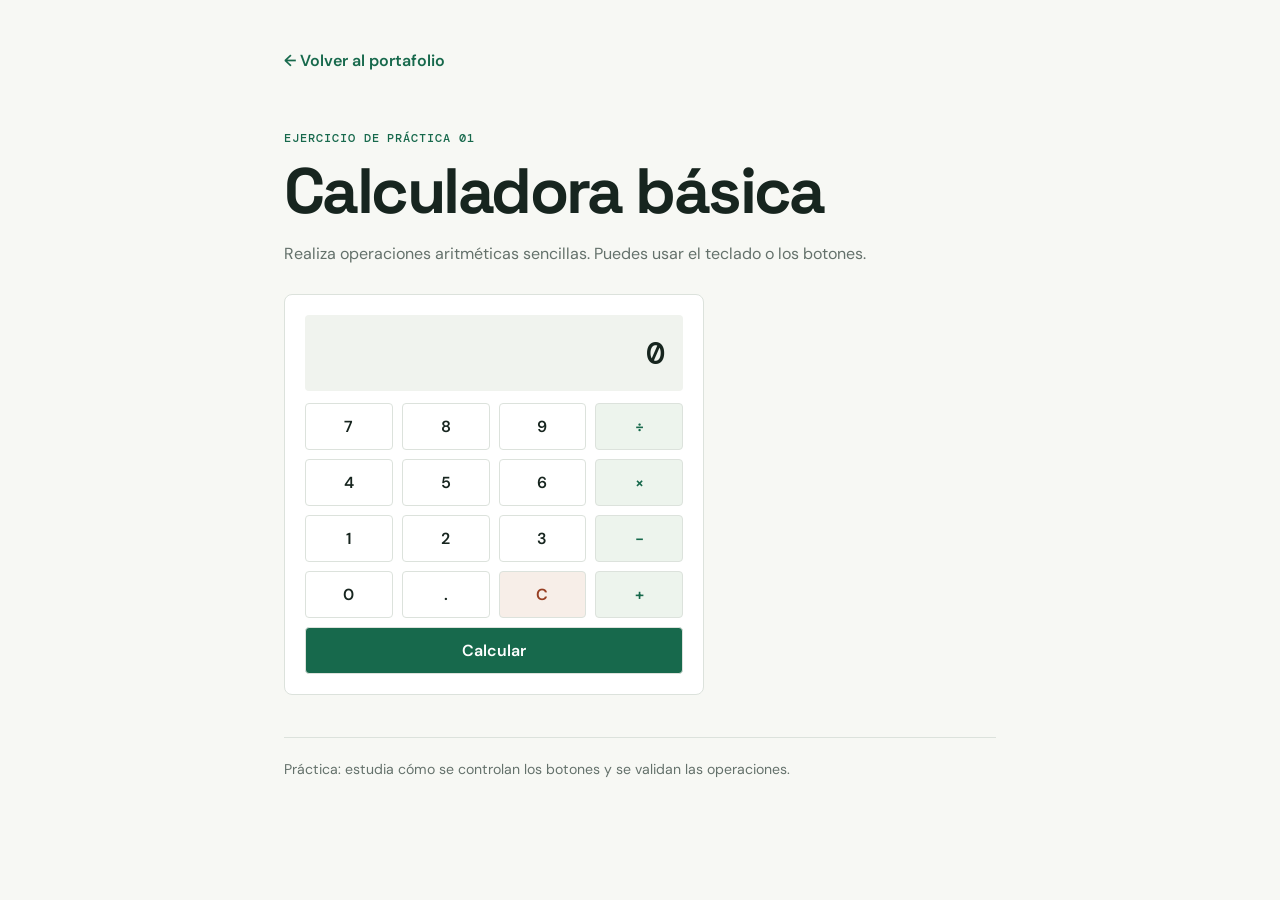
==== calculadora.html @ be7cdf78 "Add files via upload" ====
<!doctype html>
<html lang="es"><head><meta charset="utf-8"><meta name="viewport" content="width=device-width,initial-scale=1"><title>Calculadora básica | Mariana Loaiza</title><link rel="stylesheet" href="demo.css"></head><body><main><a class="back" href="../index.html">← Volver al portafolio</a><p class="eyebrow">EJERCICIO DE PRÁCTICA 01</p><h1>Calculadora básica</h1><p>Realiza operaciones aritméticas sencillas. Puedes usar el teclado o los botones.</p><section class="calc" aria-label="Calculadora"><output id="display" aria-live="polite">0</output><div class="keys"><button data-value="7">7</button><button data-value="8">8</button><button data-value="9">9</button><button class="op" data-value="/">÷</button><button data-value="4">4</button><button data-value="5">5</button><button data-value="6">6</button><button class="op" data-value="*">×</button><button data-value="1">1</button><button data-value="2">2</button><button data-value="3">3</button><button class="op" data-value="-">−</button><button data-value="0">0</button><button data-value=".">.</button><button class="clear" data-action="clear">C</button><button class="op" data-value="+">+</button><button class="equal" data-action="equals">Calcular</button></div></section><p class="hint">Práctica: estudia cómo se controlan los botones y se validan las operaciones.</p></main><script src="calculadora.js"></script></body></html>
---- demo.css ----
@import url('https://fonts.googleapis.com/css2?family=DM+Mono:wght@400;500&family=DM+Sans:wght@400;500;600;700&family=Space+Grotesk:wght@500;600;700&display=swap');
:root{--ink:#17251f;--muted:#64716b;--paper:#f7f8f4;--green:#17694c;--lime:#d6f36b;--line:#dce2dc;--white:#fff}*{box-sizing:border-box}body{margin:0;background:var(--paper);color:var(--ink);font:16px/1.6 'DM Sans',Arial,sans-serif}main{max-width:760px;margin:0 auto;padding:48px 24px 80px}.back{color:var(--green);text-decoration:none;font-weight:600}.eyebrow{margin-top:56px;color:var(--green);font:500 .75rem 'DM Mono',monospace;letter-spacing:.08em}h1,h2{font-family:'Space Grotesk',sans-serif;letter-spacing:-.04em}h1{font-size:clamp(2.5rem,8vw,4rem);line-height:1.05;margin:12px 0}main>p:not(.eyebrow):not(.hint){color:var(--muted)}.hint{border-top:1px solid var(--line);margin-top:42px;padding-top:20px;color:var(--muted);font-size:.88rem}.calc,.quiz{background:var(--white);border:1px solid var(--line);border-radius:8px;padding:20px;margin-top:28px;max-width:420px}.calc output{height:76px;background:#f0f3ee;border-radius:4px;display:flex;align-items:center;justify-content:flex-end;padding:0 18px;font:500 2rem 'DM Mono',monospace;overflow:hidden}.keys{display:grid;grid-template-columns:repeat(4,1fr);gap:9px;margin-top:12px}.keys button,form button,#next,.answers button{border:1px solid var(--line);border-radius:4px;background:white;color:var(--ink);padding:12px;font:600 1rem 'DM Sans',sans-serif;cursor:pointer}.keys button:hover,.answers button:hover{border-color:var(--green)}.keys .op{background:#edf4ed;color:var(--green)}.keys .clear{background:#f7eee8;color:#963e22}.keys .equal{grid-column:span 4;background:var(--green);color:white}.keys button:focus-visible,button:focus-visible,input:focus-visible{outline:3px solid var(--lime);outline-offset:2px}form{display:flex;gap:9px;margin-top:25px}input:not([type=checkbox]){min-width:0;flex:1;border:1px solid #cbd4cc;border-radius:4px;padding:12px;font:inherit}form button,#next{background:var(--green);color:white;border-color:var(--green)}.count{color:var(--muted);font-size:.86rem;margin:16px 0 8px}ul{list-style:none;padding:0;margin:0}li{display:flex;align-items:center;justify-content:space-between;gap:12px;border-top:1px solid var(--line);padding:12px 2px}li label{display:flex;align-items:center;gap:12px;overflow-wrap:anywhere}li input{accent-color:var(--green);width:17px;height:17px}.done span{text-decoration:line-through;color:var(--muted)}.remove{border:0;background:none;color:#8b4030;cursor:pointer;font:600 .85rem 'DM Sans',sans-serif}.quiz h2{font-size:1.35rem;line-height:1.3}.answers{display:grid;gap:9px}.answers button{text-align:left}.answers button.correct{border-color:var(--green);background:#edf4ed}.answers button.wrong{border-color:#a34a35;background:#fff2ed}#feedback{min-height:1.5em;color:var(--green);font-weight:600}#next:disabled{opacity:.45;cursor:not-allowed}.sr-only{position:absolute;width:1px;height:1px;padding:0;margin:-1px;overflow:hidden;clip:rect(0,0,0,0);white-space:nowrap;border:0}@media(max-width:480px){main{padding:28px 18px 60px}.eyebrow{margin-top:42px}.calc{padding:14px}form button{padding:10px}}
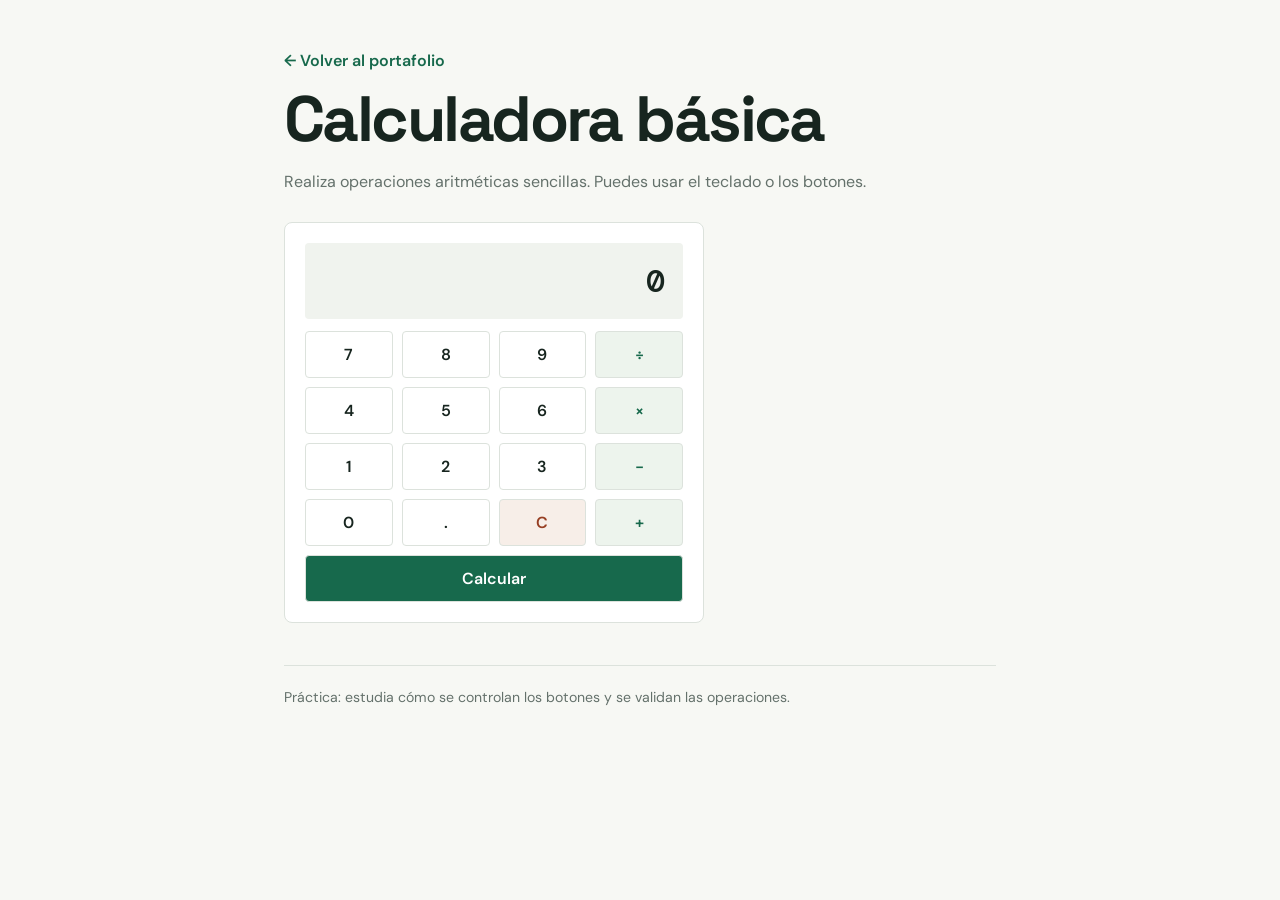
==== commit 2c3b5ffe: "Fix HTML structure in calculadora.html" ====
--- a/calculadora.html
+++ b/calculadora.html
@@ -1,2 +1,34 @@
 <!doctype html>
-<html lang="es"><head><meta charset="utf-8"><meta name="viewport" content="width=device-width,initial-scale=1"><title>Calculadora básica | Mariana Loaiza</title><link rel="stylesheet" href="demo.css"></head><body><main><a class="back" href="../index.html">← Volver al portafolio</a><p class="eyebrow">EJERCICIO DE PRÁCTICA 01</p><h1>Calculadora básica</h1><p>Realiza operaciones aritméticas sencillas. Puedes usar el teclado o los botones.</p><section class="calc" aria-label="Calculadora"><output id="display" aria-live="polite">0</output><div class="keys"><button data-value="7">7</button><button data-value="8">8</button><button data-value="9">9</button><button class="op" data-value="/">÷</button><button data-value="4">4</button><button data-value="5">5</button><button data-value="6">6</button><button class="op" data-value="*">×</button><button data-value="1">1</button><button data-value="2">2</button><button data-value="3">3</button><button class="op" data-value="-">−</button><button data-value="0">0</button><button data-value=".">.</button><button class="clear" data-action="clear">C</button><button class="op" data-value="+">+</button><button class="equal" data-action="equals">Calcular</button></div></section><p class="hint">Práctica: estudia cómo se controlan los botones y se validan las operaciones.</p></main><script src="calculadora.js"></script></body></html>
+<html lang="es">
+<head>
+  <meta charset="utf-8">
+  <meta name="viewport" content="width=device-width, initial-scale=1">
+  <title>Calculadora básica | Mariana Loaiza</title>
+  <link rel="stylesheet" href="demo.css">
+</head>
+<body>
+  <main>
+<a class="back" href="https://loaizamariana333-pixel.github.io/portafolio-programacion-mariana-loaiza/">← Volver al portafolio</a>    <h1>Calculadora básica</h1>
+    <p>Realiza operaciones aritméticas sencillas. Puedes usar el teclado o los botones.</p>
+
+    <section class="calc" aria-label="Calculadora">
+      <output id="display" aria-live="polite">0</output>
+      <div class="keys">
+        <button data-value="7">7</button><button data-value="8">8</button>
+        <button data-value="9">9</button><button class="op" data-value="/">÷</button>
+        <button data-value="4">4</button><button data-value="5">5</button>
+        <button data-value="6">6</button><button class="op" data-value="*">×</button>
+        <button data-value="1">1</button><button data-value="2">2</button>
+        <button data-value="3">3</button><button class="op" data-value="-">−</button>
+        <button data-value="0">0</button><button data-value=".">.</button>
+        <button class="clear" data-action="clear">C</button>
+        <button class="op" data-value="+">+</button>
+        <button class="equal" data-action="equals">Calcular</button>
+      </div>
+    </section>
+
+    <p class="hint">Práctica: estudia cómo se controlan los botones y se validan las operaciones.</p>
+  </main>
+  <script src="calculadora.js"></script>
+</body>
+</html>
